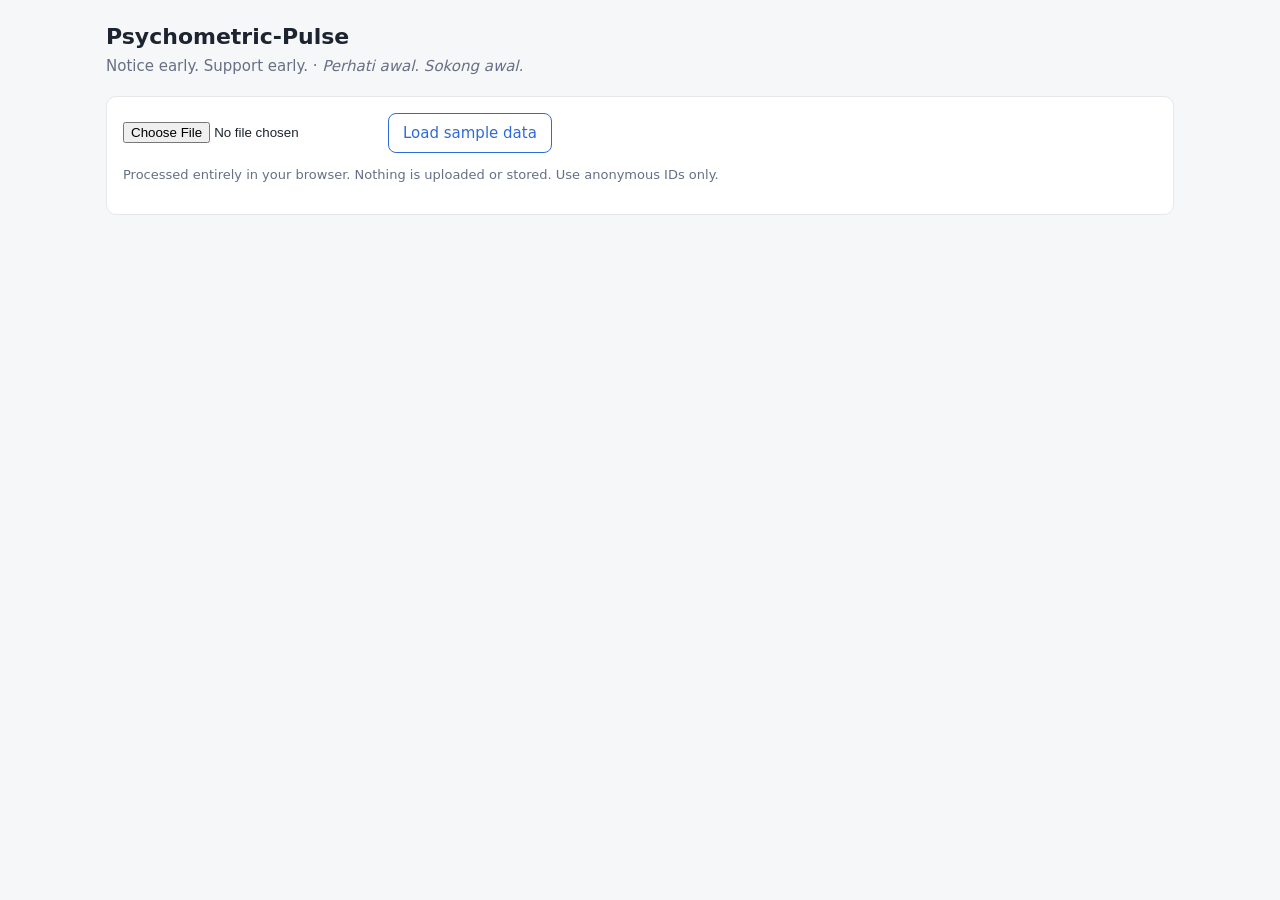
==== web/index.html @ 37ed3281 "Add Psychometric-Pulse: simulator, detection engine, evaluation, upload dashboard Co-Authored-By: Cl" ====
<!doctype html>
<html lang="en">
<head>
<meta charset="utf-8">
<meta name="viewport" content="width=device-width,initial-scale=1">
<title>Psychometric-Pulse</title>
<style>
:root{--bg:#f6f7f9;--card:#fff;--ink:#1c2430;--mute:#667085;--line:#e4e7ec;--red:#d92d20;--orange:#f79009;--yellow:#eab308;--green:#12b76a;--accent:#2e6bd6}
@media(prefers-color-scheme:dark){:root{--bg:#10141a;--card:#181e27;--ink:#e8ecf2;--mute:#94a0b4;--line:#2a3340;--accent:#6b9bf0}}
*{box-sizing:border-box}body{margin:0;background:var(--bg);color:var(--ink);font:15px/1.5 system-ui,sans-serif}
main{max-width:1100px;margin:0 auto;padding:20px 16px 48px}
h1{font-size:22px;margin:0}.tag{color:var(--mute);margin:2px 0 18px}
.card{background:var(--card);border:1px solid var(--line);border-radius:10px;padding:16px;margin-bottom:16px}
.row{display:flex;gap:12px;flex-wrap:wrap;align-items:center}
button,.btn{background:var(--accent);color:#fff;border:0;border-radius:8px;padding:8px 14px;font:inherit;cursor:pointer}
button.alt{background:transparent;color:var(--accent);border:1px solid var(--accent)}
.tiles{display:grid;grid-template-columns:repeat(auto-fit,minmax(130px,1fr));gap:12px}
.tile{border:1px solid var(--line);border-radius:8px;padding:10px 12px}.tile b{display:block;font-size:26px}
.dot{display:inline-block;width:10px;height:10px;border-radius:50%;margin-right:6px}
table{width:100%;border-collapse:collapse}th,td{text-align:left;padding:7px 8px;border-bottom:1px solid var(--line)}
th{color:var(--mute);font-weight:600;font-size:13px}tr.click{cursor:pointer}tr.click:hover{background:var(--bg)}
.badge{padding:2px 9px;border-radius:99px;font-size:12px;font-weight:600;color:#fff}
.note{color:var(--mute);font-size:13px}.err{color:var(--red);font-weight:600}
svg{width:100%;height:auto;display:block}
.tbl{overflow-x:auto}
</style>
</head>
<body>
<main>
<h1>Psychometric-Pulse</h1>
<p class="tag">Notice early. Support early. &middot; <i>Perhati awal. Sokong awal.</i></p>

<div class="card">
  <div class="row">
    <input type="file" id="file" accept=".csv" aria-label="Upload school CSV">
    <button class="alt" id="sample">Load sample data</button>
    <span class="note">Processed entirely in your browser. Nothing is uploaded or stored. Use anonymous IDs only.</span>
  </div>
  <p id="msg" class="note"></p>
</div>

<div id="out" hidden>
  <div class="card"><div class="tiles" id="tiles"></div></div>

  <div class="card">
    <h2 style="margin-top:0;font-size:17px">School trend: raw vs environment-adjusted</h2>
    <svg id="trend" viewBox="0 0 900 260" role="img" aria-label="Weekly median score, raw and adjusted"></svg>
    <p class="note" id="trendnote"></p>
  </div>

  <div class="card">
    <h2 style="margin-top:0;font-size:17px">Students to follow up</h2>
    <div class="row"><label>Show <select id="flt"><option value="2">Orange + Red</option><option value="1">Yellow and above</option><option value="0">Everyone</option></select></label>
    <label>Class <select id="cls"><option value="">All</option></select></label></div>
    <div class="tbl"><table><thead><tr><th>Student</th><th>Class</th><th>Level</th><th>Latest</th><th>Adjusted</th><th>Why</th><th>Follow-up</th></tr></thead><tbody id="rows"></tbody></table></div>
    <p class="note">Alerts prompt a private, supportive conversation. They are not a diagnosis and must not be used to label a student.</p>
  </div>

  <div class="card" id="detail" hidden>
    <h2 style="margin-top:0;font-size:17px" id="dtitle"></h2>
    <svg id="spark" viewBox="0 0 900 220" role="img" aria-label="Student score history"></svg>
  </div>
</div>
</main>
<script src="detect.js"></script>
<script>
const COL={Red:'var(--red)',Orange:'var(--orange)',Yellow:'var(--yellow)',Green:'var(--green)'};
const $=id=>document.getElementById(id);
let TL=[],ALERTS=[];

function load(text){
  try{
    const rows=Pulse.parseCSV(text);
    TL=Pulse.timeline(rows);ALERTS=Pulse.latestAlerts(rows);
    $('msg').textContent=`${new Set(TL.map(r=>r.student_id)).size} students, ${new Set(TL.map(r=>r.week)).size} weeks loaded.`;
    $('msg').className='note';render();
  }catch(e){$('msg').textContent=e.message;$('msg').className='err';$('out').hidden=true}
}
$('file').onchange=e=>{const f=e.target.files[0];if(f)f.text().then(load)};
$('sample').onclick=()=>fetch('../data/sample_school_upload.csv').then(r=>{if(!r.ok)throw 0;return r.text()}).then(load)
  .catch(()=>{$('msg').textContent='Sample needs a local server: run  python3 -m http.server  in the repo and open /web/. Or upload data/sample_school_upload.csv.';$('msg').className='err'});
$('flt').onchange=$('cls').onchange=table;

function render(){
  $('out').hidden=false;
  const cnt={Red:0,Orange:0,Yellow:0,Green:0};ALERTS.forEach(a=>cnt[a.level]++);
  const env=ALERTS.filter(a=>a.env_explained).length;
  $('tiles').innerHTML=['Red','Orange','Yellow','Green'].map(l=>`<div class="tile"><span class="dot" style="background:${COL[l]}"></span>${l}<b>${cnt[l]}</b></div>`).join('')
    +`<div class="tile">Low score explained by school/class environment<b>${env}</b></div>`;
  const cls=[...new Set(ALERTS.map(a=>a.class))].sort();
  $('cls').innerHTML='<option value="">All</option>'+cls.map(c=>`<option>${c}</option>`).join('');
  trend();table();
}
function why(a){const w=[];if(a.low)w.push('low score');if(a.trend)w.push('3-week decline');if(a.sharp)w.push('sharp drop vs own baseline');if(a.extra)w.push('attendance/late work');if(a.env_explained)w.push('raw dip explained by environment');return w.join(', ')||'-'}
function table(){
  const min=+$('flt').value,c=$('cls').value;
  const list=ALERTS.filter(a=>a.level_rank>=min&&(!c||a.class===c));
  $('rows').innerHTML=list.map(a=>`<tr class="click" data-id="${a.student_id}"><td>${a.student_id}</td><td>${a.class}</td>
    <td><span class="badge" style="background:${COL[a.level]}">${a.level}</span></td><td>${a.score.toFixed(1)}</td><td>${a.adjusted.toFixed(1)}</td><td>${why(a)}</td><td>${a.counsellor_followup||'-'}</td></tr>`).join('')||'<tr><td colspan="7">No students at this level.</td></tr>';
  document.querySelectorAll('tr.click').forEach(tr=>tr.onclick=()=>detail(tr.dataset.id));
}
function line(pts,x,y,color,dash){return `<polyline fill="none" stroke="${color}" stroke-width="2" ${dash?'stroke-dasharray="5 4"':''} points="${pts.map(p=>x(p[0])+','+y(p[1])).join(' ')}"/>`}
function chart(svg,series,events,w=900,h=260){
  const L=40,R=12,T=12,B=28,wk=[...new Set(series.flatMap(s=>s.pts.map(p=>p[0])))].sort((a,b)=>a-b);
  const x=v=>L+(v-wk[0])/(wk[wk.length-1]-wk[0]||1)*(w-L-R),y=v=>T+(10-v)/9*(h-T-B);
  let s='';for(let v=1;v<=10;v+=3)s+=`<line x1="${L}" x2="${w-R}" y1="${y(v)}" y2="${y(v)}" stroke="var(--line)"/><text x="4" y="${y(v)+4}" fill="var(--mute)" font-size="11">${v}</text>`;
  for(const v of wk)s+=`<text x="${x(v)}" y="${h-8}" font-size="11" fill="var(--mute)" text-anchor="middle">${v}</text>`;
  for(const [week,label] of events)s+=`<line x1="${x(week)}" x2="${x(week)}" y1="${T}" y2="${h-B}" stroke="var(--mute)" stroke-dasharray="2 3"/><text x="${x(week)+3}" y="${T+10}" font-size="10" fill="var(--mute)">${label}</text>`;
  s+=`<line x1="${L}" x2="${w-R}" y1="${y(5)}" y2="${y(5)}" stroke="var(--red)" stroke-opacity=".4"/>`;
  series.forEach((sr,i)=>{s+=line(sr.pts,x,y,sr.color,sr.dash)+`<text x="${L+8+i*170}" y="${h-B-6}" font-size="11" fill="${sr.color}">${sr.name}</text>`});
  svg.innerHTML=s;
}
function trend(){
  const byWk={};TL.forEach(r=>{(byWk[r.week]=byWk[r.week]||{s:[],a:[],ev:''});byWk[r.week].s.push(r.score);byWk[r.week].a.push(r.adjusted);if(r.school_event)byWk[r.week].ev=r.school_event;if(+r.teacher_change)byWk[r.week].tc=1});
  const med=a=>{a=[...a].sort((x,y)=>x-y);const m=a.length>>1;return a.length%2?a[m]:(a[m-1]+a[m])/2};
  const wks=Object.keys(byWk).map(Number).sort((a,b)=>a-b);
  const ev=wks.filter(w=>byWk[w].ev||byWk[w].tc).map(w=>[w,(byWk[w].tc?'Teacher change':byWk[w].ev)]);
  chart($('trend'),[{name:'Raw median',color:'var(--mute)',dash:1,pts:wks.map(w=>[w,med(byWk[w].s)])},{name:'Adjusted median',color:'var(--accent)',pts:wks.map(w=>[w,med(byWk[w].a)])}],ev);
  $('trendnote').textContent=ev.length?'Dotted verticals mark logged school events / teacher transfers. If many students dip there together, treat it as an environment effect first.':'No school events or teacher changes logged in this file.';
}
function detail(id){
  const r=TL.filter(x=>x.student_id===id);$('detail').hidden=false;
  $('dtitle').textContent=`${id} (${r[0].class}) - latest: ${r[r.length-1].level}`;
  chart($('spark'),[{name:'Raw score',color:'var(--mute)',dash:1,pts:r.map(x=>[x.week,x.score])},{name:'Adjusted score',color:'var(--accent)',pts:r.map(x=>[x.week,x.adjusted])}],[],900,220);
  $('detail').scrollIntoView({behavior:'smooth'});
}
</script>
</body>
</html>
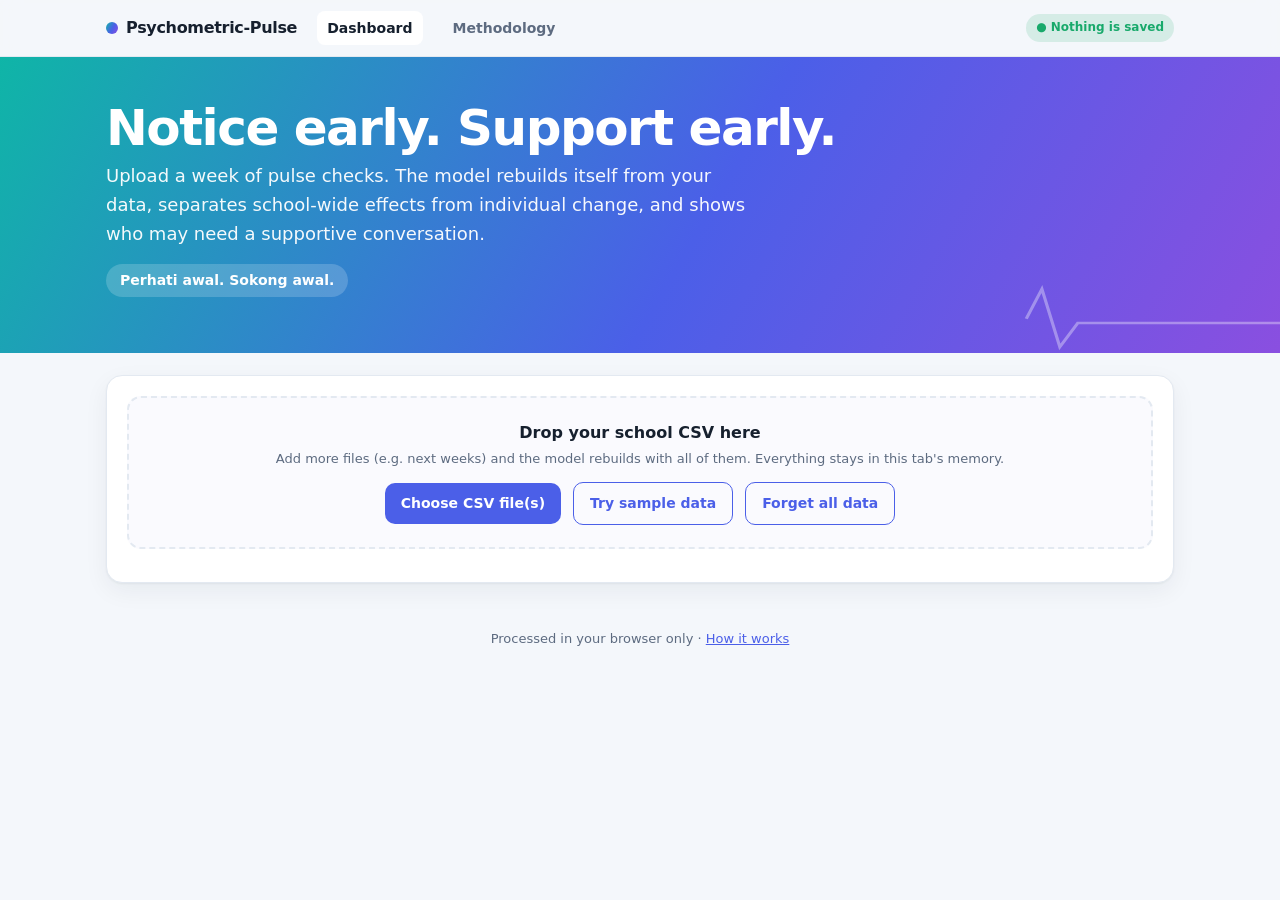
==== commit 45e1a760: "Rebuild model per upload (in memory only), methodology page, livelier design Co-Authored-By: Claude " ====
--- a/web/index.html
+++ b/web/index.html
@@ -3,126 +3,169 @@
 <head>
 <meta charset="utf-8">
 <meta name="viewport" content="width=device-width,initial-scale=1">
-<title>Psychometric-Pulse</title>
-<style>
-:root{--bg:#f6f7f9;--card:#fff;--ink:#1c2430;--mute:#667085;--line:#e4e7ec;--red:#d92d20;--orange:#f79009;--yellow:#eab308;--green:#12b76a;--accent:#2e6bd6}
-@media(prefers-color-scheme:dark){:root{--bg:#10141a;--card:#181e27;--ink:#e8ecf2;--mute:#94a0b4;--line:#2a3340;--accent:#6b9bf0}}
-*{box-sizing:border-box}body{margin:0;background:var(--bg);color:var(--ink);font:15px/1.5 system-ui,sans-serif}
-main{max-width:1100px;margin:0 auto;padding:20px 16px 48px}
-h1{font-size:22px;margin:0}.tag{color:var(--mute);margin:2px 0 18px}
-.card{background:var(--card);border:1px solid var(--line);border-radius:10px;padding:16px;margin-bottom:16px}
-.row{display:flex;gap:12px;flex-wrap:wrap;align-items:center}
-button,.btn{background:var(--accent);color:#fff;border:0;border-radius:8px;padding:8px 14px;font:inherit;cursor:pointer}
-button.alt{background:transparent;color:var(--accent);border:1px solid var(--accent)}
-.tiles{display:grid;grid-template-columns:repeat(auto-fit,minmax(130px,1fr));gap:12px}
-.tile{border:1px solid var(--line);border-radius:8px;padding:10px 12px}.tile b{display:block;font-size:26px}
-.dot{display:inline-block;width:10px;height:10px;border-radius:50%;margin-right:6px}
-table{width:100%;border-collapse:collapse}th,td{text-align:left;padding:7px 8px;border-bottom:1px solid var(--line)}
-th{color:var(--mute);font-weight:600;font-size:13px}tr.click{cursor:pointer}tr.click:hover{background:var(--bg)}
-.badge{padding:2px 9px;border-radius:99px;font-size:12px;font-weight:600;color:#fff}
-.note{color:var(--mute);font-size:13px}.err{color:var(--red);font-weight:600}
-svg{width:100%;height:auto;display:block}
-.tbl{overflow-x:auto}
-</style>
+<title>Psychometric-Pulse Dashboard</title>
+<link rel="stylesheet" href="style.css">
 </head>
 <body>
-<main>
-<h1>Psychometric-Pulse</h1>
-<p class="tag">Notice early. Support early. &middot; <i>Perhati awal. Sokong awal.</i></p>
+<nav><div class="wrap">
+  <a class="brand" href="index.html"><i></i>Psychometric-Pulse</a>
+  <a class="l on" href="index.html">Dashboard</a>
+  <a class="l" href="methodology.html">Methodology</a>
+  <span class="sp"></span><span class="pill">&#9679; Nothing is saved</span>
+</div></nav>
 
+<header class="hero"><div class="wrap">
+  <h1>Notice early. Support early.</h1>
+  <p>Upload a week of pulse checks. The model rebuilds itself from your data, separates school-wide effects from individual change, and shows who may need a supportive conversation.</p>
+  <span class="tag">Perhati awal. Sokong awal.</span>
+</div></header>
+
+<main class="wrap" style="padding-top:22px">
 <div class="card">
-  <div class="row">
-    <input type="file" id="file" accept=".csv" aria-label="Upload school CSV">
-    <button class="alt" id="sample">Load sample data</button>
-    <span class="note">Processed entirely in your browser. Nothing is uploaded or stored. Use anonymous IDs only.</span>
+  <div class="drop" id="drop">
+    <b>Drop your school CSV here</b>
+    <p class="note" style="margin:4px 0 12px">Add more files (e.g. next weeks) and the model rebuilds with all of them. Everything stays in this tab's memory.</p>
+    <div class="row" style="justify-content:center">
+      <label class="btn" for="file" tabindex="0">Choose CSV file(s)</label>
+      <input type="file" id="file" accept=".csv" multiple hidden>
+      <button class="alt" id="sample">Try sample data</button>
+      <button class="alt" id="forget" hidden>Forget all data</button>
+    </div>
   </div>
-  <p id="msg" class="note"></p>
+  <p id="msg" class="note" role="status"></p>
 </div>
 
 <div id="out" hidden>
-  <div class="card"><div class="tiles" id="tiles"></div></div>
+  <div class="card fade" id="modelcard">
+    <h2>The model, rebuilt just now</h2>
+    <p class="sub" id="modelsub"></p>
+    <div class="grid g2">
+      <div>
+        <label>Confidence in this school's own data <span id="confpct"></span></label>
+        <div class="meter" style="margin:6px 0 4px"><i id="conf" style="width:0"></i></div>
+        <p class="note">Small uploads stay close to the built-in defaults. As more rows arrive, the thresholds adapt to this school's noise level and attendance pattern.</p>
+      </div>
+      <div class="tbl"><table><thead><tr><th>Setting</th><th>Default</th><th>Rebuilt</th></tr></thead><tbody id="params"></tbody></table></div>
+    </div>
+  </div>
 
-  <div class="card">
-    <h2 style="margin-top:0;font-size:17px">School trend: raw vs environment-adjusted</h2>
+  <div class="tiles fade" id="tiles"></div>
+
+  <div class="card fade" style="margin-top:18px">
+    <h2>School trend: raw vs environment-adjusted</h2>
+    <p class="sub">If the two lines separate, something school-wide moved scores, not individual students.</p>
     <svg id="trend" viewBox="0 0 900 260" role="img" aria-label="Weekly median score, raw and adjusted"></svg>
     <p class="note" id="trendnote"></p>
   </div>
 
-  <div class="card">
-    <h2 style="margin-top:0;font-size:17px">Students to follow up</h2>
-    <div class="row"><label>Show <select id="flt"><option value="2">Orange + Red</option><option value="1">Yellow and above</option><option value="0">Everyone</option></select></label>
-    <label>Class <select id="cls"><option value="">All</option></select></label></div>
+  <div class="card fade">
+    <h2>Students to follow up</h2>
+    <div class="row" style="margin:8px 0">
+      <label>Show <select id="flt"><option value="2">Orange + Red</option><option value="1">Yellow and above</option><option value="0">Everyone</option></select></label>
+      <label>Class <select id="cls"><option value="">All</option></select></label>
+    </div>
     <div class="tbl"><table><thead><tr><th>Student</th><th>Class</th><th>Level</th><th>Latest</th><th>Adjusted</th><th>Why</th><th>Follow-up</th></tr></thead><tbody id="rows"></tbody></table></div>
-    <p class="note">Alerts prompt a private, supportive conversation. They are not a diagnosis and must not be used to label a student.</p>
+    <p class="note">Alerts prompt a private, supportive conversation. They are not a diagnosis and must never be used to label a student. Click a row for the student's history.</p>
   </div>
 
-  <div class="card" id="detail" hidden>
-    <h2 style="margin-top:0;font-size:17px" id="dtitle"></h2>
+  <div class="card fade" id="detail" hidden>
+    <h2 id="dtitle"></h2>
     <svg id="spark" viewBox="0 0 900 220" role="img" aria-label="Student score history"></svg>
   </div>
 </div>
 </main>
+<footer>Processed in your browser only &middot; <a href="methodology.html">How it works</a></footer>
+
+<script src="ecg.js"></script>
 <script src="detect.js"></script>
 <script>
 const COL={Red:'var(--red)',Orange:'var(--orange)',Yellow:'var(--yellow)',Green:'var(--green)'};
 const $=id=>document.getElementById(id);
-let TL=[],ALERTS=[];
+// In-memory pool only. No browser storage, no network.
+let POOL=new Map(),TL=[],ALERTS=[],CFG=null;
 
-function load(text){
+function ingest(texts){
+  let replaced=0;
+  for(const t of texts){
+    for(const r of Pulse.parseCSV(t)){
+      const k=r.student_id+'|'+r.week;
+      if(POOL.has(k))replaced++;
+      POOL.set(k,r);
+    }
+  }
+  rebuild(replaced);
+}
+function rebuild(replaced=0){
   try{
-    const rows=Pulse.parseCSV(text);
-    TL=Pulse.timeline(rows);ALERTS=Pulse.latestAlerts(rows);
-    $('msg').textContent=`${new Set(TL.map(r=>r.student_id)).size} students, ${new Set(TL.map(r=>r.week)).size} weeks loaded.`;
-    $('msg').className='note';render();
-  }catch(e){$('msg').textContent=e.message;$('msg').className='err';$('out').hidden=true}
+    const rows=[...POOL.values()];
+    const {cfg,report}=Pulse.rebuild(rows);          // model rebuilt from scratch every time
+    CFG=cfg;TL=Pulse.timeline(rows,cfg);ALERTS=Pulse.latestAlerts(rows,cfg);
+    $('msg').textContent=`${report.students} students, ${report.weeks} weeks, ${report.rows} rows in memory`+(replaced?` (${replaced} rows replaced by newer upload)`:'')+'.';
+    $('msg').className='note';$('forget').hidden=false;render(report);
+  }catch(e){
+    $('msg').textContent=e.message;$('msg').className='err';
+    if(!TL.length)$('out').hidden=true;
+  }
 }
-$('file').onchange=e=>{const f=e.target.files[0];if(f)f.text().then(load)};
-$('sample').onclick=()=>fetch('../data/sample_school_upload.csv').then(r=>{if(!r.ok)throw 0;return r.text()}).then(load)
+function forget(){POOL=new Map();TL=[];ALERTS=[];CFG=null;$('out').hidden=true;$('forget').hidden=true;$('file').value='';$('msg').textContent='All data cleared from memory.';$('msg').className='note'}
+$('forget').onclick=forget;
+$('file').onchange=e=>{const fs=[...e.target.files];if(fs.length)Promise.all(fs.map(f=>f.text())).then(ingest);e.target.value=''};
+const drop=$('drop');
+['dragenter','dragover'].forEach(t=>drop.addEventListener(t,e=>{e.preventDefault();drop.classList.add('over')}));
+['dragleave','drop'].forEach(t=>drop.addEventListener(t,e=>{e.preventDefault();drop.classList.remove('over')}));
+drop.addEventListener('drop',e=>{const fs=[...e.dataTransfer.files].filter(f=>f.name.endsWith('.csv'));if(fs.length)Promise.all(fs.map(f=>f.text())).then(ingest)});
+document.querySelector('label[for=file]').onkeydown=e=>{if(e.key==='Enter'||e.key===' '){e.preventDefault();$('file').click()}};
+$('sample').onclick=()=>fetch('../data/sample_school_upload.csv').then(r=>{if(!r.ok)throw 0;return r.text()}).then(t=>ingest([t]))
   .catch(()=>{$('msg').textContent='Sample needs a local server: run  python3 -m http.server  in the repo and open /web/. Or upload data/sample_school_upload.csv.';$('msg').className='err'});
 $('flt').onchange=$('cls').onchange=table;
 
-function render(){
+function render(rep){
   $('out').hidden=false;
+  $('modelsub').textContent=`Fitted from ${rep.rows} rows. Estimated week-to-week noise: ${rep.noise==null?'not enough data yet':rep.noise+' points'}.`;
+  $('conf').style.width=(rep.confidence*100)+'%';$('confpct').textContent='('+Math.round(rep.confidence*100)+'%)';
+  const D=Pulse.CFG,f=(a,b)=>`<tr><td>${a}</td><td>${D[b[0]]}</td><td><b>${CFG[b[0]]}</b></td></tr>`;
+  $('params').innerHTML=[['3-screening decline (points)',['trendDrop']],['Sharp drop vs own baseline',['sharpDrop']],['Low attendance (%)',['lowAtt']],['Low score floor (fixed)',['low']]].map(([a,b])=>f(a,b)).join('');
   const cnt={Red:0,Orange:0,Yellow:0,Green:0};ALERTS.forEach(a=>cnt[a.level]++);
   const env=ALERTS.filter(a=>a.env_explained).length;
-  $('tiles').innerHTML=['Red','Orange','Yellow','Green'].map(l=>`<div class="tile"><span class="dot" style="background:${COL[l]}"></span>${l}<b>${cnt[l]}</b></div>`).join('')
-    +`<div class="tile">Low score explained by school/class environment<b>${env}</b></div>`;
-  const cls=[...new Set(ALERTS.map(a=>a.class))].sort();
-  $('cls').innerHTML='<option value="">All</option>'+cls.map(c=>`<option>${c}</option>`).join('');
-  trend();table();
+  $('tiles').innerHTML=['Red','Orange','Yellow','Green'].map(l=>`<div class="tile" style="--c:${COL[l]}"><small>${l}</small><b>${cnt[l]}</b></div>`).join('')
+    +`<div class="tile" style="--c:var(--teal)"><small>Dip explained by environment</small><b>${env}</b></div>`;
+  const keep=$('cls').value,cls=[...new Set(ALERTS.map(a=>a.class))].sort();
+  $('cls').innerHTML='<option value="">All</option>'+cls.map(c=>`<option>${c}</option>`).join('');$('cls').value=cls.includes(keep)?keep:'';
+  trend();table();$('detail').hidden=true;
 }
-function why(a){const w=[];if(a.low)w.push('low score');if(a.trend)w.push('3-week decline');if(a.sharp)w.push('sharp drop vs own baseline');if(a.extra)w.push('attendance/late work');if(a.env_explained)w.push('raw dip explained by environment');return w.join(', ')||'-'}
+function why(a){const w=[];if(a.low)w.push('low score');if(a.trend)w.push('3-week decline');if(a.sharp)w.push('sharp drop vs own baseline');if(a.extra)w.push('attendance / late work');
+  return w.map(x=>`<span class="chip">${x}</span>`).join('')+(a.env_explained?'<span class="chip env">dip partly environment</span>':'')||'-'}
 function table(){
   const min=+$('flt').value,c=$('cls').value;
   const list=ALERTS.filter(a=>a.level_rank>=min&&(!c||a.class===c));
-  $('rows').innerHTML=list.map(a=>`<tr class="click" data-id="${a.student_id}"><td>${a.student_id}</td><td>${a.class}</td>
+  $('rows').innerHTML=list.map(a=>`<tr class="click" tabindex="0" data-id="${a.student_id}"><td><b>${a.student_id}</b></td><td>${a.class}</td>
     <td><span class="badge" style="background:${COL[a.level]}">${a.level}</span></td><td>${a.score.toFixed(1)}</td><td>${a.adjusted.toFixed(1)}</td><td>${why(a)}</td><td>${a.counsellor_followup||'-'}</td></tr>`).join('')||'<tr><td colspan="7">No students at this level.</td></tr>';
-  document.querySelectorAll('tr.click').forEach(tr=>tr.onclick=()=>detail(tr.dataset.id));
+  document.querySelectorAll('tr.click').forEach(tr=>{tr.onclick=()=>detail(tr.dataset.id);tr.onkeydown=e=>{if(e.key==='Enter')detail(tr.dataset.id)}});
 }
-function line(pts,x,y,color,dash){return `<polyline fill="none" stroke="${color}" stroke-width="2" ${dash?'stroke-dasharray="5 4"':''} points="${pts.map(p=>x(p[0])+','+y(p[1])).join(' ')}"/>`}
+function line(pts,x,y,color,dash){return `<polyline fill="none" stroke="${color}" stroke-width="2.5" stroke-linejoin="round" ${dash?'stroke-dasharray="6 5"':''} points="${pts.map(p=>x(p[0])+','+y(p[1])).join(' ')}"/>`}
 function chart(svg,series,events,w=900,h=260){
   const L=40,R=12,T=12,B=28,wk=[...new Set(series.flatMap(s=>s.pts.map(p=>p[0])))].sort((a,b)=>a-b);
   const x=v=>L+(v-wk[0])/(wk[wk.length-1]-wk[0]||1)*(w-L-R),y=v=>T+(10-v)/9*(h-T-B);
   let s='';for(let v=1;v<=10;v+=3)s+=`<line x1="${L}" x2="${w-R}" y1="${y(v)}" y2="${y(v)}" stroke="var(--line)"/><text x="4" y="${y(v)+4}" fill="var(--mute)" font-size="11">${v}</text>`;
-  for(const v of wk)s+=`<text x="${x(v)}" y="${h-8}" font-size="11" fill="var(--mute)" text-anchor="middle">${v}</text>`;
-  for(const [week,label] of events)s+=`<line x1="${x(week)}" x2="${x(week)}" y1="${T}" y2="${h-B}" stroke="var(--mute)" stroke-dasharray="2 3"/><text x="${x(week)+3}" y="${T+10}" font-size="10" fill="var(--mute)">${label}</text>`;
-  s+=`<line x1="${L}" x2="${w-R}" y1="${y(5)}" y2="${y(5)}" stroke="var(--red)" stroke-opacity=".4"/>`;
+  const step=Math.ceil(wk.length/16);wk.forEach((v,i)=>{if(i%step===0)s+=`<text x="${x(v)}" y="${h-8}" font-size="11" fill="var(--mute)" text-anchor="middle">${v}</text>`});
+  events.forEach(([week,label],i)=>{s+=`<line x1="${x(week)}" x2="${x(week)}" y1="${T}" y2="${h-B}" stroke="var(--mute)" stroke-dasharray="2 3"/><text x="${x(week)+3}" y="${T+10+(i%2)*12}" font-size="10" fill="var(--mute)">${label}</text>`});
+  s+=`<line x1="${L}" x2="${w-R}" y1="${y(CFG.low)}" y2="${y(CFG.low)}" stroke="var(--red)" stroke-opacity=".45"/>`;
   series.forEach((sr,i)=>{s+=line(sr.pts,x,y,sr.color,sr.dash)+`<text x="${L+8+i*170}" y="${h-B-6}" font-size="11" fill="${sr.color}">${sr.name}</text>`});
   svg.innerHTML=s;
 }
 function trend(){
-  const byWk={};TL.forEach(r=>{(byWk[r.week]=byWk[r.week]||{s:[],a:[],ev:''});byWk[r.week].s.push(r.score);byWk[r.week].a.push(r.adjusted);if(r.school_event)byWk[r.week].ev=r.school_event;if(+r.teacher_change)byWk[r.week].tc=1});
+  const by={};TL.forEach(r=>{const o=by[r.week]=by[r.week]||{s:[],a:[],ev:'',tc:0};o.s.push(r.score);o.a.push(r.adjusted);if(r.school_event)o.ev=r.school_event;if(+r.teacher_change)o.tc=1});
   const med=a=>{a=[...a].sort((x,y)=>x-y);const m=a.length>>1;return a.length%2?a[m]:(a[m-1]+a[m])/2};
-  const wks=Object.keys(byWk).map(Number).sort((a,b)=>a-b);
-  const ev=wks.filter(w=>byWk[w].ev||byWk[w].tc).map(w=>[w,(byWk[w].tc?'Teacher change':byWk[w].ev)]);
-  chart($('trend'),[{name:'Raw median',color:'var(--mute)',dash:1,pts:wks.map(w=>[w,med(byWk[w].s)])},{name:'Adjusted median',color:'var(--accent)',pts:wks.map(w=>[w,med(byWk[w].a)])}],ev);
-  $('trendnote').textContent=ev.length?'Dotted verticals mark logged school events / teacher transfers. If many students dip there together, treat it as an environment effect first.':'No school events or teacher changes logged in this file.';
+  const wks=Object.keys(by).map(Number).sort((a,b)=>a-b);
+  const ev=wks.filter(w=>by[w].ev||by[w].tc).map(w=>[w,by[w].tc?'Teacher change':by[w].ev]);
+  chart($('trend'),[{name:'Raw median',color:'var(--mute)',dash:1,pts:wks.map(w=>[w,med(by[w].s)])},{name:'Adjusted median',color:'var(--accent)',pts:wks.map(w=>[w,med(by[w].a)])}],ev);
+  $('trendnote').textContent=ev.length?'Dotted lines mark logged school events / teacher transfers. If many students dip there together, treat it as an environment effect first.':'No school events or teacher changes logged in this data.';
 }
 function detail(id){
   const r=TL.filter(x=>x.student_id===id);$('detail').hidden=false;
   $('dtitle').textContent=`${id} (${r[0].class}) - latest: ${r[r.length-1].level}`;
   chart($('spark'),[{name:'Raw score',color:'var(--mute)',dash:1,pts:r.map(x=>[x.week,x.score])},{name:'Adjusted score',color:'var(--accent)',pts:r.map(x=>[x.week,x.adjusted])}],[],900,220);
-  $('detail').scrollIntoView({behavior:'smooth'});
+  $('detail').scrollIntoView({behavior:'smooth',block:'center'});
 }
 </script>
 </body>
--- a/web/style.css
+++ b/web/style.css
@@ -0,0 +1,70 @@
+:root{
+  --bg:#f4f7fb;--card:#fff;--ink:#16202e;--mute:#5d6b80;--line:#e3e9f1;
+  --teal:#0fb5a7;--violet:#6d5cf0;--coral:#ff6b6b;--sun:#ffb830;
+  --red:#e5484d;--orange:#f08a1c;--yellow:#e2b714;--green:#18a96b;--accent:#4b5fe8;
+  --grad:linear-gradient(120deg,#0fb5a7 0%,#4b5fe8 55%,#8a4fe0 100%);
+  --shadow:0 1px 2px rgba(22,32,46,.05),0 8px 24px rgba(22,32,46,.06);
+}
+@media(prefers-color-scheme:dark){:root{
+  --bg:#0d1220;--card:#151c2e;--ink:#e9eefb;--mute:#9aa8c2;--line:#26314a;--accent:#8a9bff;--shadow:0 8px 28px rgba(0,0,0,.35)}}
+*{box-sizing:border-box}
+html{scroll-behavior:smooth}
+body{margin:0;background:var(--bg);color:var(--ink);font:16px/1.6 "Inter",system-ui,-apple-system,"Segoe UI",sans-serif}
+a{color:var(--accent)}
+.wrap{max-width:1100px;margin:0 auto;padding:0 16px}
+nav{position:sticky;top:0;z-index:10;backdrop-filter:blur(10px);background:color-mix(in srgb,var(--bg) 82%,transparent);border-bottom:1px solid var(--line)}
+nav .wrap{display:flex;align-items:center;gap:20px;height:56px}
+nav .brand{font-weight:800;letter-spacing:-.02em;text-decoration:none;color:var(--ink);display:flex;align-items:center;gap:8px}
+nav .brand i{width:12px;height:12px;border-radius:50%;background:var(--grad);animation:beat 1.6s infinite}
+nav a.l{color:var(--mute);text-decoration:none;font-weight:600;font-size:14px;padding:6px 10px;border-radius:8px}
+nav a.l:hover,nav a.l.on{color:var(--ink);background:var(--card)}
+nav .sp{flex:1}
+.hero{background:var(--grad);color:#fff;position:relative;overflow:hidden}
+.hero .wrap{padding:44px 16px 56px;position:relative}
+.hero h1{margin:0 0 6px;font-size:clamp(30px,5vw,50px);line-height:1.1;letter-spacing:-.03em}
+.hero p{margin:0;max-width:640px;font-size:18px;opacity:.95}
+.hero .tag{display:inline-block;margin-top:16px;background:rgba(255,255,255,.18);padding:5px 14px;border-radius:99px;font-weight:600;font-size:14px}
+.ecg{position:absolute;left:0;right:0;bottom:0;height:70px;opacity:.35}
+.ecg path{fill:none;stroke:#fff;stroke-width:2.5;stroke-dasharray:900;stroke-dashoffset:900;animation:draw 4s linear infinite}
+@keyframes draw{to{stroke-dashoffset:-900}}
+@keyframes beat{0%,100%{transform:scale(1)}15%{transform:scale(1.5)}30%{transform:scale(1)}45%{transform:scale(1.3)}}
+.card{background:var(--card);border:1px solid var(--line);border-radius:16px;padding:20px;box-shadow:var(--shadow);margin-bottom:18px}
+.card h2{margin:0 0 4px;font-size:19px;letter-spacing:-.01em}
+.card h3{margin:0 0 4px;font-size:16px}
+.sub{color:var(--mute);margin:0 0 14px;font-size:14px}
+.note{color:var(--mute);font-size:13px}.err{color:var(--red);font-weight:600}
+.row{display:flex;gap:12px;flex-wrap:wrap;align-items:center}
+button,.btn{background:var(--accent);color:#fff;border:0;border-radius:10px;padding:9px 16px;font:inherit;font-weight:600;font-size:14px;cursor:pointer;transition:transform .15s,box-shadow .15s;text-decoration:none;display:inline-block}
+button:hover,.btn:hover{transform:translateY(-1px);box-shadow:0 6px 16px rgba(75,95,232,.35)}
+button.alt{background:transparent;color:var(--accent);border:1.5px solid var(--accent)}
+button.alt:hover{box-shadow:none;background:color-mix(in srgb,var(--accent) 10%,transparent)}
+button:focus-visible,a:focus-visible,input:focus-visible,select:focus-visible{outline:3px solid var(--sun);outline-offset:2px}
+.drop{border:2px dashed var(--line);border-radius:14px;padding:22px;text-align:center;transition:.2s;background:color-mix(in srgb,var(--accent) 3%,var(--card))}
+.drop.over{border-color:var(--teal);background:color-mix(in srgb,var(--teal) 10%,var(--card));transform:scale(1.01)}
+.grid{display:grid;gap:14px}
+.g3{grid-template-columns:repeat(auto-fit,minmax(240px,1fr))}
+.g2{grid-template-columns:repeat(auto-fit,minmax(320px,1fr))}
+.tiles{display:grid;grid-template-columns:repeat(auto-fit,minmax(140px,1fr));gap:12px}
+.tile{border-radius:14px;padding:12px 14px;background:var(--card);border:1px solid var(--line);border-top:5px solid var(--c,var(--line));transition:transform .2s}
+.tile:hover{transform:translateY(-3px)}
+.tile b{display:block;font-size:32px;line-height:1.1;letter-spacing:-.02em}
+.tile small{color:var(--mute);font-weight:600}
+table{width:100%;border-collapse:collapse}
+th,td{text-align:left;padding:9px 8px;border-bottom:1px solid var(--line)}
+th{color:var(--mute);font-weight:600;font-size:12px;text-transform:uppercase;letter-spacing:.04em}
+tr.click{cursor:pointer}tr.click:hover{background:color-mix(in srgb,var(--accent) 7%,transparent)}
+.tbl{overflow-x:auto}
+.badge{padding:3px 11px;border-radius:99px;font-size:12px;font-weight:700;color:#fff;display:inline-block}
+.chip{display:inline-block;padding:2px 9px;border-radius:99px;font-size:12px;background:color-mix(in srgb,var(--accent) 12%,transparent);color:var(--accent);font-weight:600;margin:1px 2px 1px 0}
+.chip.env{background:color-mix(in srgb,var(--teal) 15%,transparent);color:var(--teal)}
+svg{width:100%;height:auto;display:block}
+select,input[type=range]{font:inherit}
+input[type=range]{accent-color:var(--accent);width:100%}
+label{font-size:14px;font-weight:600}
+.meter{height:10px;border-radius:99px;background:var(--line);overflow:hidden}
+.meter i{display:block;height:100%;background:var(--grad);border-radius:99px;transition:width .5s}
+.pill{display:inline-flex;align-items:center;gap:6px;background:color-mix(in srgb,var(--green) 14%,transparent);color:var(--green);font-weight:700;font-size:12px;padding:4px 10px;border-radius:99px}
+.fade{animation:up .5s both}
+@keyframes up{from{opacity:0;transform:translateY(10px)}to{opacity:1;transform:none}}
+footer{color:var(--mute);font-size:13px;padding:28px 0 44px;text-align:center}
+@media(prefers-reduced-motion:reduce){*{animation:none!important;transition:none!important}.ecg path{stroke-dashoffset:0}}
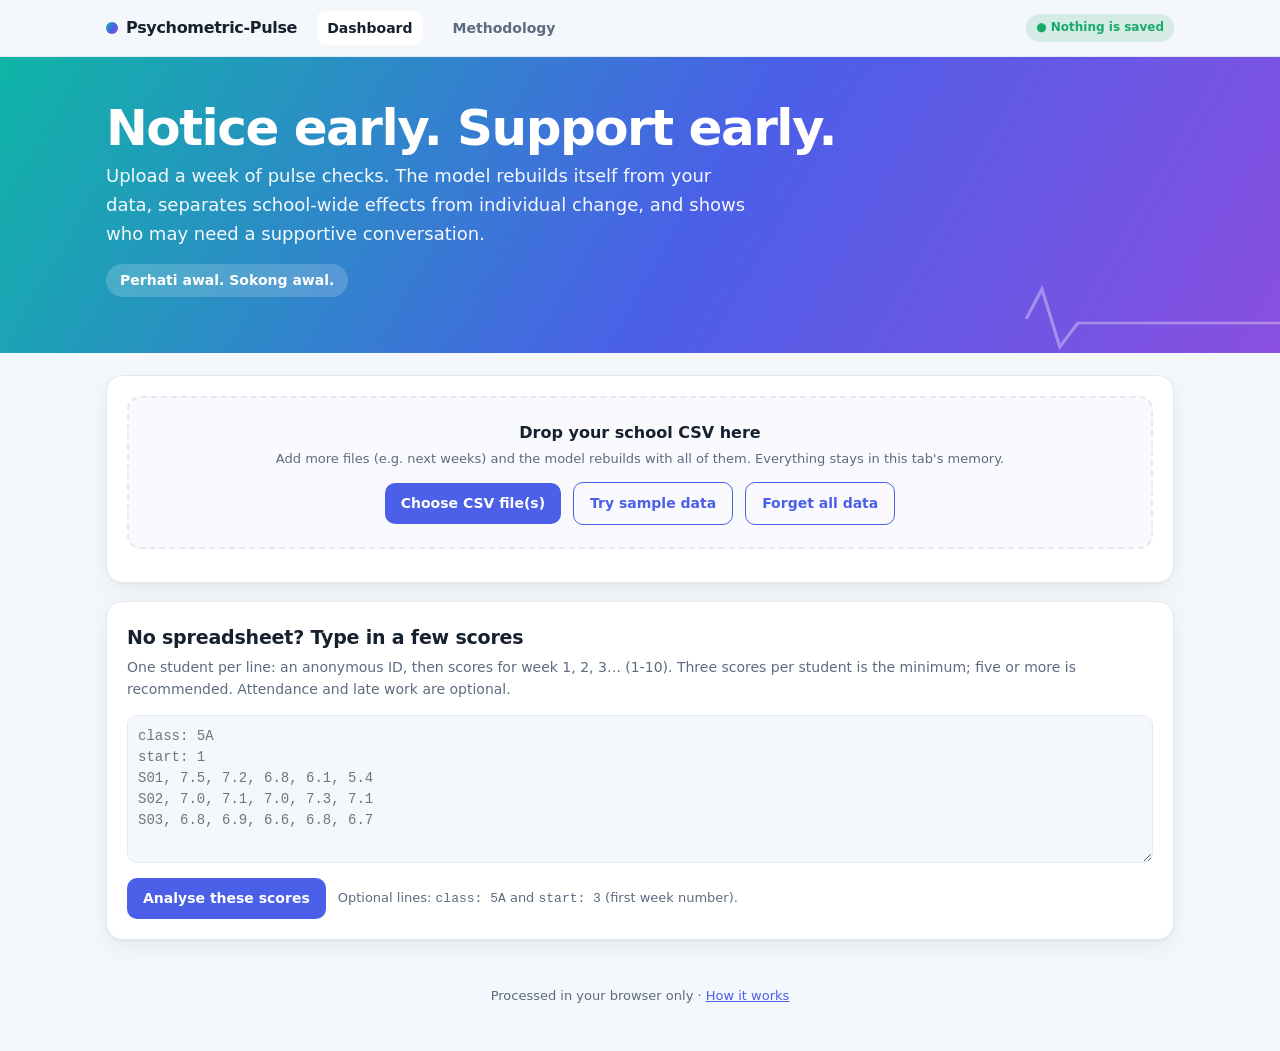
==== commit 67341559: "Small-data support: early mode, forecast plot, quick entry, readiness panel Co-Authored-By: Claude S" ====
--- a/web/index.html
+++ b/web/index.html
@@ -35,6 +35,13 @@
   <p id="msg" class="note" role="status"></p>
 </div>
 
+<div class="card">
+  <h2>No spreadsheet? Type in a few scores</h2>
+  <p class="sub">One student per line: an anonymous ID, then scores for week 1, 2, 3&hellip; (1-10). Three scores per student is the minimum; five or more is recommended. Attendance and late work are optional.</p>
+  <textarea id="quick" rows="6" spellcheck="false" aria-label="Quick score entry" placeholder="class: 5A&#10;start: 1&#10;S01, 7.5, 7.2, 6.8, 6.1, 5.4&#10;S02, 7.0, 7.1, 7.0, 7.3, 7.1&#10;S03, 6.8, 6.9, 6.6, 6.8, 6.7"></textarea>
+  <div class="row" style="margin-top:8px"><button id="quickgo">Analyse these scores</button><span class="note">Optional lines: <code>class: 5A</code> and <code>start: 3</code> (first week number).</span></div>
+</div>
+
 <div id="out" hidden>
   <div class="card fade" id="modelcard">
     <h2>The model, rebuilt just now</h2>
@@ -48,6 +55,8 @@
       <div class="tbl"><table><thead><tr><th>Setting</th><th>Default</th><th>Rebuilt</th></tr></thead><tbody id="params"></tbody></table></div>
     </div>
   </div>
+
+  <div class="card fade" id="ready"></div>
 
   <div class="tiles fade" id="tiles"></div>
 
@@ -64,13 +73,15 @@
       <label>Show <select id="flt"><option value="2">Orange + Red</option><option value="1">Yellow and above</option><option value="0">Everyone</option></select></label>
       <label>Class <select id="cls"><option value="">All</option></select></label>
     </div>
-    <div class="tbl"><table><thead><tr><th>Student</th><th>Class</th><th>Level</th><th>Latest</th><th>Adjusted</th><th>Why</th><th>Follow-up</th></tr></thead><tbody id="rows"></tbody></table></div>
+    <div class="tbl"><table><thead><tr><th>Student</th><th>Class</th><th>Level</th><th>Latest</th><th>Adjusted</th><th>Why</th><th>Outlook</th><th>Follow-up</th></tr></thead><tbody id="rows"></tbody></table></div>
     <p class="note">Alerts prompt a private, supportive conversation. They are not a diagnosis and must never be used to label a student. Click a row for the student's history.</p>
   </div>
 
   <div class="card fade" id="detail" hidden>
     <h2 id="dtitle"></h2>
-    <svg id="spark" viewBox="0 0 900 220" role="img" aria-label="Student score history"></svg>
+    <p class="sub" id="dsub"></p>
+    <svg id="spark" viewBox="0 0 900 260" role="img" aria-label="Student score history with forecast"></svg>
+    <p class="note">The shaded band is an approximate 80% range from a straight-line projection of the last few screenings. It is indicative only and gets wider the further ahead it looks.</p>
   </div>
 </div>
 </main>
@@ -78,95 +89,6 @@
 
 <script src="ecg.js"></script>
 <script src="detect.js"></script>
-<script>
-const COL={Red:'var(--red)',Orange:'var(--orange)',Yellow:'var(--yellow)',Green:'var(--green)'};
-const $=id=>document.getElementById(id);
-// In-memory pool only. No browser storage, no network.
-let POOL=new Map(),TL=[],ALERTS=[],CFG=null;
-
-function ingest(texts){
-  let replaced=0;
-  for(const t of texts){
-    for(const r of Pulse.parseCSV(t)){
-      const k=r.student_id+'|'+r.week;
-      if(POOL.has(k))replaced++;
-      POOL.set(k,r);
-    }
-  }
-  rebuild(replaced);
-}
-function rebuild(replaced=0){
-  try{
-    const rows=[...POOL.values()];
-    const {cfg,report}=Pulse.rebuild(rows);          // model rebuilt from scratch every time
-    CFG=cfg;TL=Pulse.timeline(rows,cfg);ALERTS=Pulse.latestAlerts(rows,cfg);
-    $('msg').textContent=`${report.students} students, ${report.weeks} weeks, ${report.rows} rows in memory`+(replaced?` (${replaced} rows replaced by newer upload)`:'')+'.';
-    $('msg').className='note';$('forget').hidden=false;render(report);
-  }catch(e){
-    $('msg').textContent=e.message;$('msg').className='err';
-    if(!TL.length)$('out').hidden=true;
-  }
-}
-function forget(){POOL=new Map();TL=[];ALERTS=[];CFG=null;$('out').hidden=true;$('forget').hidden=true;$('file').value='';$('msg').textContent='All data cleared from memory.';$('msg').className='note'}
-$('forget').onclick=forget;
-$('file').onchange=e=>{const fs=[...e.target.files];if(fs.length)Promise.all(fs.map(f=>f.text())).then(ingest);e.target.value=''};
-const drop=$('drop');
-['dragenter','dragover'].forEach(t=>drop.addEventListener(t,e=>{e.preventDefault();drop.classList.add('over')}));
-['dragleave','drop'].forEach(t=>drop.addEventListener(t,e=>{e.preventDefault();drop.classList.remove('over')}));
-drop.addEventListener('drop',e=>{const fs=[...e.dataTransfer.files].filter(f=>f.name.endsWith('.csv'));if(fs.length)Promise.all(fs.map(f=>f.text())).then(ingest)});
-document.querySelector('label[for=file]').onkeydown=e=>{if(e.key==='Enter'||e.key===' '){e.preventDefault();$('file').click()}};
-$('sample').onclick=()=>fetch('../data/sample_school_upload.csv').then(r=>{if(!r.ok)throw 0;return r.text()}).then(t=>ingest([t]))
-  .catch(()=>{$('msg').textContent='Sample needs a local server: run  python3 -m http.server  in the repo and open /web/. Or upload data/sample_school_upload.csv.';$('msg').className='err'});
-$('flt').onchange=$('cls').onchange=table;
-
-function render(rep){
-  $('out').hidden=false;
-  $('modelsub').textContent=`Fitted from ${rep.rows} rows. Estimated week-to-week noise: ${rep.noise==null?'not enough data yet':rep.noise+' points'}.`;
-  $('conf').style.width=(rep.confidence*100)+'%';$('confpct').textContent='('+Math.round(rep.confidence*100)+'%)';
-  const D=Pulse.CFG,f=(a,b)=>`<tr><td>${a}</td><td>${D[b[0]]}</td><td><b>${CFG[b[0]]}</b></td></tr>`;
-  $('params').innerHTML=[['3-screening decline (points)',['trendDrop']],['Sharp drop vs own baseline',['sharpDrop']],['Low attendance (%)',['lowAtt']],['Low score floor (fixed)',['low']]].map(([a,b])=>f(a,b)).join('');
-  const cnt={Red:0,Orange:0,Yellow:0,Green:0};ALERTS.forEach(a=>cnt[a.level]++);
-  const env=ALERTS.filter(a=>a.env_explained).length;
-  $('tiles').innerHTML=['Red','Orange','Yellow','Green'].map(l=>`<div class="tile" style="--c:${COL[l]}"><small>${l}</small><b>${cnt[l]}</b></div>`).join('')
-    +`<div class="tile" style="--c:var(--teal)"><small>Dip explained by environment</small><b>${env}</b></div>`;
-  const keep=$('cls').value,cls=[...new Set(ALERTS.map(a=>a.class))].sort();
-  $('cls').innerHTML='<option value="">All</option>'+cls.map(c=>`<option>${c}</option>`).join('');$('cls').value=cls.includes(keep)?keep:'';
-  trend();table();$('detail').hidden=true;
-}
-function why(a){const w=[];if(a.low)w.push('low score');if(a.trend)w.push('3-week decline');if(a.sharp)w.push('sharp drop vs own baseline');if(a.extra)w.push('attendance / late work');
-  return w.map(x=>`<span class="chip">${x}</span>`).join('')+(a.env_explained?'<span class="chip env">dip partly environment</span>':'')||'-'}
-function table(){
-  const min=+$('flt').value,c=$('cls').value;
-  const list=ALERTS.filter(a=>a.level_rank>=min&&(!c||a.class===c));
-  $('rows').innerHTML=list.map(a=>`<tr class="click" tabindex="0" data-id="${a.student_id}"><td><b>${a.student_id}</b></td><td>${a.class}</td>
-    <td><span class="badge" style="background:${COL[a.level]}">${a.level}</span></td><td>${a.score.toFixed(1)}</td><td>${a.adjusted.toFixed(1)}</td><td>${why(a)}</td><td>${a.counsellor_followup||'-'}</td></tr>`).join('')||'<tr><td colspan="7">No students at this level.</td></tr>';
-  document.querySelectorAll('tr.click').forEach(tr=>{tr.onclick=()=>detail(tr.dataset.id);tr.onkeydown=e=>{if(e.key==='Enter')detail(tr.dataset.id)}});
-}
-function line(pts,x,y,color,dash){return `<polyline fill="none" stroke="${color}" stroke-width="2.5" stroke-linejoin="round" ${dash?'stroke-dasharray="6 5"':''} points="${pts.map(p=>x(p[0])+','+y(p[1])).join(' ')}"/>`}
-function chart(svg,series,events,w=900,h=260){
-  const L=40,R=12,T=12,B=28,wk=[...new Set(series.flatMap(s=>s.pts.map(p=>p[0])))].sort((a,b)=>a-b);
-  const x=v=>L+(v-wk[0])/(wk[wk.length-1]-wk[0]||1)*(w-L-R),y=v=>T+(10-v)/9*(h-T-B);
-  let s='';for(let v=1;v<=10;v+=3)s+=`<line x1="${L}" x2="${w-R}" y1="${y(v)}" y2="${y(v)}" stroke="var(--line)"/><text x="4" y="${y(v)+4}" fill="var(--mute)" font-size="11">${v}</text>`;
-  const step=Math.ceil(wk.length/16);wk.forEach((v,i)=>{if(i%step===0)s+=`<text x="${x(v)}" y="${h-8}" font-size="11" fill="var(--mute)" text-anchor="middle">${v}</text>`});
-  events.forEach(([week,label],i)=>{s+=`<line x1="${x(week)}" x2="${x(week)}" y1="${T}" y2="${h-B}" stroke="var(--mute)" stroke-dasharray="2 3"/><text x="${x(week)+3}" y="${T+10+(i%2)*12}" font-size="10" fill="var(--mute)">${label}</text>`});
-  s+=`<line x1="${L}" x2="${w-R}" y1="${y(CFG.low)}" y2="${y(CFG.low)}" stroke="var(--red)" stroke-opacity=".45"/>`;
-  series.forEach((sr,i)=>{s+=line(sr.pts,x,y,sr.color,sr.dash)+`<text x="${L+8+i*170}" y="${h-B-6}" font-size="11" fill="${sr.color}">${sr.name}</text>`});
-  svg.innerHTML=s;
-}
-function trend(){
-  const by={};TL.forEach(r=>{const o=by[r.week]=by[r.week]||{s:[],a:[],ev:'',tc:0};o.s.push(r.score);o.a.push(r.adjusted);if(r.school_event)o.ev=r.school_event;if(+r.teacher_change)o.tc=1});
-  const med=a=>{a=[...a].sort((x,y)=>x-y);const m=a.length>>1;return a.length%2?a[m]:(a[m-1]+a[m])/2};
-  const wks=Object.keys(by).map(Number).sort((a,b)=>a-b);
-  const ev=wks.filter(w=>by[w].ev||by[w].tc).map(w=>[w,by[w].tc?'Teacher change':by[w].ev]);
-  chart($('trend'),[{name:'Raw median',color:'var(--mute)',dash:1,pts:wks.map(w=>[w,med(by[w].s)])},{name:'Adjusted median',color:'var(--accent)',pts:wks.map(w=>[w,med(by[w].a)])}],ev);
-  $('trendnote').textContent=ev.length?'Dotted lines mark logged school events / teacher transfers. If many students dip there together, treat it as an environment effect first.':'No school events or teacher changes logged in this data.';
-}
-function detail(id){
-  const r=TL.filter(x=>x.student_id===id);$('detail').hidden=false;
-  $('dtitle').textContent=`${id} (${r[0].class}) - latest: ${r[r.length-1].level}`;
-  chart($('spark'),[{name:'Raw score',color:'var(--mute)',dash:1,pts:r.map(x=>[x.week,x.score])},{name:'Adjusted score',color:'var(--accent)',pts:r.map(x=>[x.week,x.adjusted])}],[],900,220);
-  $('detail').scrollIntoView({behavior:'smooth',block:'center'});
-}
-</script>
+<script src="dashboard.js"></script>
 </body>
 </html>
--- a/web/style.css
+++ b/web/style.css
@@ -68,3 +68,10 @@
 @keyframes up{from{opacity:0;transform:translateY(10px)}to{opacity:1;transform:none}}
 footer{color:var(--mute);font-size:13px;padding:28px 0 44px;text-align:center}
 @media(prefers-reduced-motion:reduce){*{animation:none!important;transition:none!important}.ecg path{stroke-dashoffset:0}}
+
+textarea{width:100%;font:14px/1.5 ui-monospace,Menlo,monospace;background:var(--bg);color:var(--ink);border:1.5px solid var(--line);border-radius:10px;padding:10px;resize:vertical}
+textarea:focus-visible{outline:3px solid var(--sun);outline-offset:2px}
+.tier{display:inline-block;padding:4px 14px;border-radius:99px;color:#fff;font-weight:800;font-size:13px}
+.steps{display:flex;gap:6px;margin:10px 0}
+.steps i{flex:1;height:8px;border-radius:99px;background:var(--line)}
+.steps i.on{background:var(--grad)}
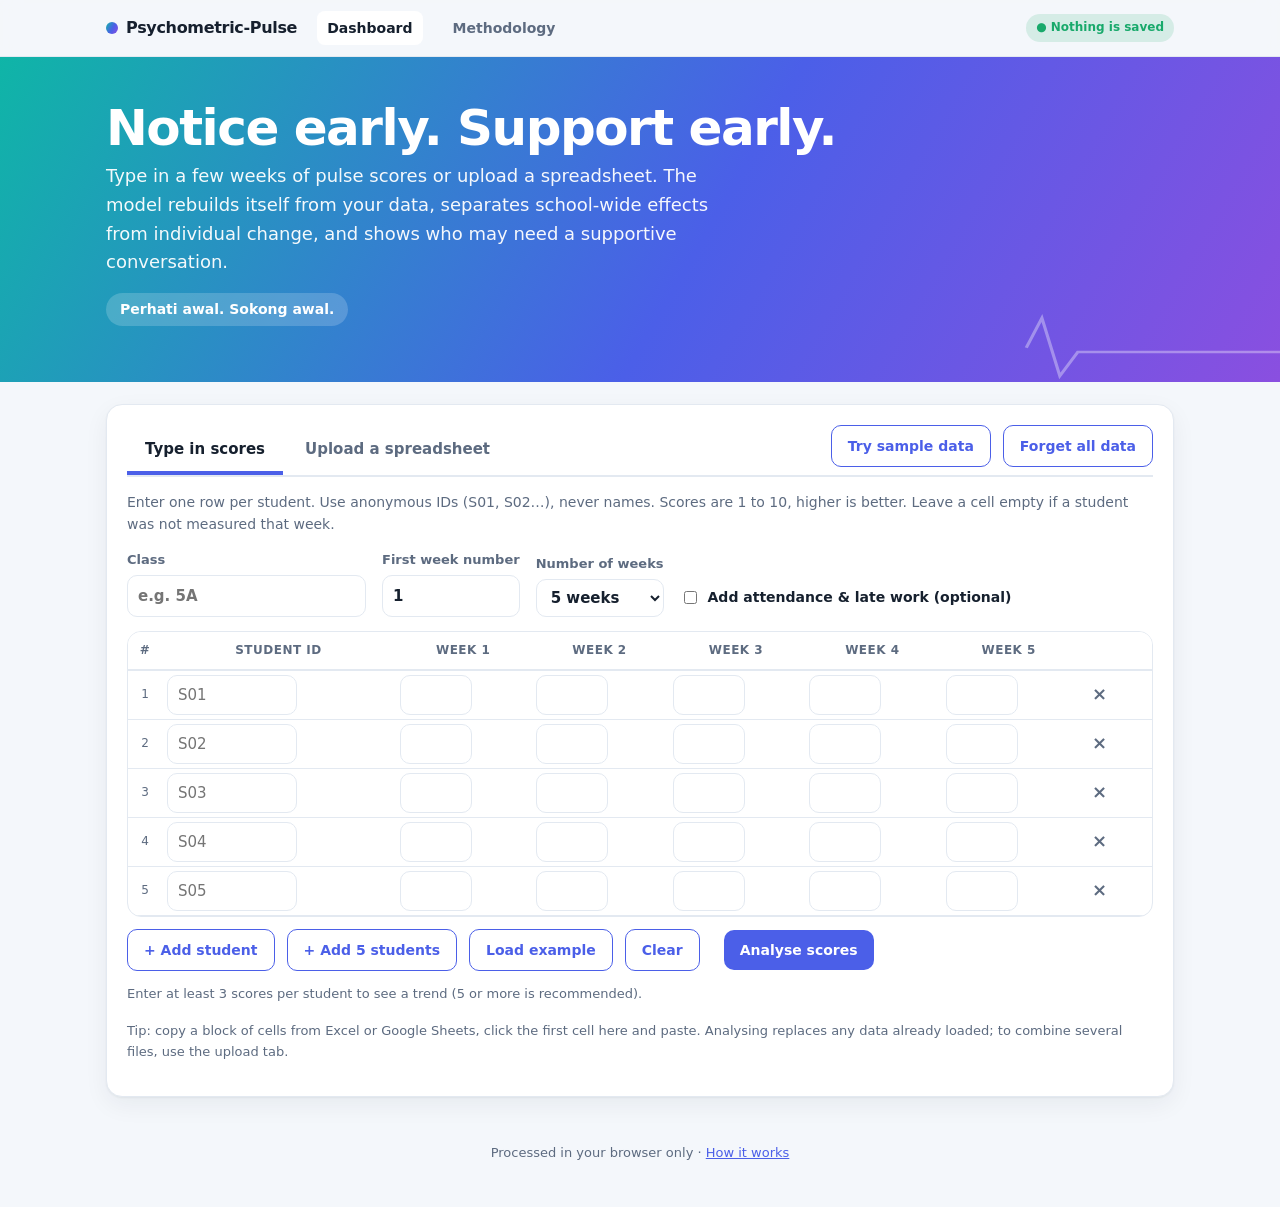
==== commit 48ed1d69: "Entry form + downloadable Excel/CSV templates with in-browser .xlsx reading Co-Authored-By: Claude S" ====
--- a/web/index.html
+++ b/web/index.html
@@ -16,30 +16,67 @@
 
 <header class="hero"><div class="wrap">
   <h1>Notice early. Support early.</h1>
-  <p>Upload a week of pulse checks. The model rebuilds itself from your data, separates school-wide effects from individual change, and shows who may need a supportive conversation.</p>
+  <p>Type in a few weeks of pulse scores or upload a spreadsheet. The model rebuilds itself from your data, separates school-wide effects from individual change, and shows who may need a supportive conversation.</p>
   <span class="tag">Perhati awal. Sokong awal.</span>
 </div></header>
 
 <main class="wrap" style="padding-top:22px">
-<div class="card">
-  <div class="drop" id="drop">
-    <b>Drop your school CSV here</b>
-    <p class="note" style="margin:4px 0 12px">Add more files (e.g. next weeks) and the model rebuilds with all of them. Everything stays in this tab's memory.</p>
-    <div class="row" style="justify-content:center">
-      <label class="btn" for="file" tabindex="0">Choose CSV file(s)</label>
-      <input type="file" id="file" accept=".csv" multiple hidden>
-      <button class="alt" id="sample">Try sample data</button>
-      <button class="alt" id="forget" hidden>Forget all data</button>
+<div class="card" id="start">
+  <div class="row tabbar">
+    <div role="tablist" aria-label="How to add data" class="tabs">
+      <button role="tab" id="tab1" aria-selected="true" aria-controls="p1">Type in scores</button>
+      <button role="tab" id="tab2" aria-selected="false" aria-controls="p2" tabindex="-1">Upload a spreadsheet</button>
+    </div>
+    <span class="sp"></span>
+    <button class="alt" id="sample">Try sample data</button>
+    <button class="alt" id="forget" hidden>Forget all data</button>
+  </div>
+
+  <!-- Tab 1: form -->
+  <div id="p1" role="tabpanel" aria-labelledby="tab1">
+    <p class="sub">Enter one row per student. Use anonymous IDs (S01, S02&hellip;), never names. Scores are 1 to 10, higher is better. Leave a cell empty if a student was not measured that week.</p>
+    <div class="formrow">
+      <label>Class <input id="f_class" placeholder="e.g. 5A" maxlength="20" autocomplete="off"></label>
+      <label>First week number <input id="f_start" type="number" min="1" max="60" value="1"></label>
+      <label>Number of weeks <select id="f_weeks"></select></label>
+      <label class="chk"><input type="checkbox" id="f_extra"> Add attendance &amp; late work (optional)</label>
+    </div>
+    <div class="tbl gridwrap"><table id="grid"><thead id="ghead"></thead><tbody id="gbody"></tbody></table></div>
+    <div class="row" style="margin-top:12px">
+      <button class="alt" id="g_add">+ Add student</button>
+      <button class="alt" id="g_add5">+ Add 5 students</button>
+      <button class="alt" id="g_example">Load example</button>
+      <button class="alt" id="g_clear">Clear</button>
+      <span class="sp"></span>
+      <button id="g_go">Analyse scores</button>
+    </div>
+    <p id="fhint" class="note" role="status"></p>
+    <p id="fmsg" class="err" role="alert"></p>
+    <p class="note">Tip: copy a block of cells from Excel or Google Sheets, click the first cell here and paste. Analysing replaces any data already loaded; to combine several files, use the upload tab.</p>
+  </div>
+
+  <!-- Tab 2: templates + upload -->
+  <div id="p2" role="tabpanel" aria-labelledby="tab2" hidden>
+    <div class="grid g3">
+      <div class="step3"><span class="n">1</span><h3>Download a template</h3>
+        <p class="sub">Excel is easiest. It has a Read me, a Scores sheet with input checks, optional Attendance and Late work sheets, and a worked example.</p>
+        <div class="stack">
+          <a class="btn" href="templates/psychometric-pulse-template.xlsx" download>Excel template (.xlsx)</a>
+          <a class="btn alt" href="templates/psychometric-pulse-template.csv" download>CSV template (.csv)</a>
+        </div></div>
+      <div class="step3"><span class="n">2</span><h3>Fill it in</h3>
+        <p class="sub">One row per student: anonymous ID, class, then a score under each Week column. Empty = not measured. Start at another week by renaming the headings (Week 5, Week 6&hellip;).</p>
+        <p class="note">Need weekly attendance, events or follow-up? Use the <a href="templates/psychometric-pulse-advanced.xlsx" download>advanced .xlsx</a> or <a href="templates/psychometric-pulse-advanced.csv" download>.csv</a> (one row per student per week).</p></div>
+      <div class="step3"><span class="n">3</span><h3>Upload it back</h3>
+        <div class="drop" id="drop">
+          <b>Drop your .xlsx or .csv here</b>
+          <p class="note" style="margin:4px 0 12px">Several files at once is fine. Everything stays in this tab's memory.</p>
+          <label class="btn" for="file" tabindex="0">Choose file(s)</label>
+          <input type="file" id="file" accept=".xlsx,.csv" multiple hidden>
+        </div></div>
     </div>
   </div>
   <p id="msg" class="note" role="status"></p>
-</div>
-
-<div class="card">
-  <h2>No spreadsheet? Type in a few scores</h2>
-  <p class="sub">One student per line: an anonymous ID, then scores for week 1, 2, 3&hellip; (1-10). Three scores per student is the minimum; five or more is recommended. Attendance and late work are optional.</p>
-  <textarea id="quick" rows="6" spellcheck="false" aria-label="Quick score entry" placeholder="class: 5A&#10;start: 1&#10;S01, 7.5, 7.2, 6.8, 6.1, 5.4&#10;S02, 7.0, 7.1, 7.0, 7.3, 7.1&#10;S03, 6.8, 6.9, 6.6, 6.8, 6.7"></textarea>
-  <div class="row" style="margin-top:8px"><button id="quickgo">Analyse these scores</button><span class="note">Optional lines: <code>class: 5A</code> and <code>start: 3</code> (first week number).</span></div>
 </div>
 
 <div id="out" hidden>
@@ -89,6 +126,8 @@
 
 <script src="ecg.js"></script>
 <script src="detect.js"></script>
+<script src="xlsx.js"></script>
 <script src="dashboard.js"></script>
+<script src="form.js"></script>
 </body>
 </html>
--- a/web/style.css
+++ b/web/style.css
@@ -75,3 +75,29 @@
 .steps{display:flex;gap:6px;margin:10px 0}
 .steps i{flex:1;height:8px;border-radius:99px;background:var(--line)}
 .steps i.on{background:var(--grad)}
+
+/* tabs, entry form, templates */
+.tabbar{align-items:flex-end;border-bottom:2px solid var(--line);padding-bottom:0;margin-bottom:14px}
+.tabbar .sp{flex:1}.tabs{display:flex;gap:4px}
+.tabs button{background:transparent;color:var(--mute);border-radius:12px 12px 0 0;border:0;border-bottom:4px solid transparent;padding:10px 18px;font-size:15px}
+.tabs button:hover{transform:none;box-shadow:none;color:var(--ink)}
+.tabs button[aria-selected=true]{color:var(--ink);border-bottom-color:var(--accent)}
+.tabbar button.alt{margin-bottom:8px}
+.formrow{display:flex;gap:16px;flex-wrap:wrap;align-items:flex-end;margin:6px 0 14px}
+.formrow label{display:flex;flex-direction:column;gap:4px;font-size:13px;color:var(--mute)}
+.formrow label.chk{flex-direction:row;align-items:center;gap:8px;font-size:14px;color:var(--ink);padding-bottom:8px}
+input[type=text],input[type=number],input:not([type]),select{font:inherit;font-size:15px;color:var(--ink);background:var(--card);border:1.5px solid var(--line);border-radius:10px;padding:8px 10px}
+.gridwrap{border:1.5px solid var(--line);border-radius:14px;max-height:430px;overflow:auto}
+#grid{border-collapse:separate;border-spacing:0}
+#grid th{position:sticky;top:0;background:var(--card);z-index:1;text-align:center;font-size:12px;border-bottom:2px solid var(--line)}
+#grid td{padding:4px 5px;border-bottom:1px solid var(--line)}
+#grid td.n{color:var(--mute);font-size:12px;text-align:center;width:34px}
+#grid input{width:72px;text-align:center;padding:7px 4px}
+#grid input.id{width:130px;text-align:left;padding-left:10px}
+#grid input.bad{border-color:var(--red);background:color-mix(in srgb,var(--red) 10%,var(--card))}
+#grid button.x{background:transparent;color:var(--mute);padding:4px 10px;font-size:18px;border-radius:8px}
+#grid button.x:hover{color:var(--red);box-shadow:none;transform:none}
+.step3{position:relative;padding:4px 4px 4px 0}
+.step3 .n{display:inline-grid;place-items:center;width:30px;height:30px;border-radius:10px;background:var(--grad);color:#fff;font-weight:800;margin-bottom:6px}
+.stack{display:flex;flex-direction:column;gap:8px;align-items:flex-start}
+.btn.alt{background:transparent;color:var(--accent);border:1.5px solid var(--accent)}
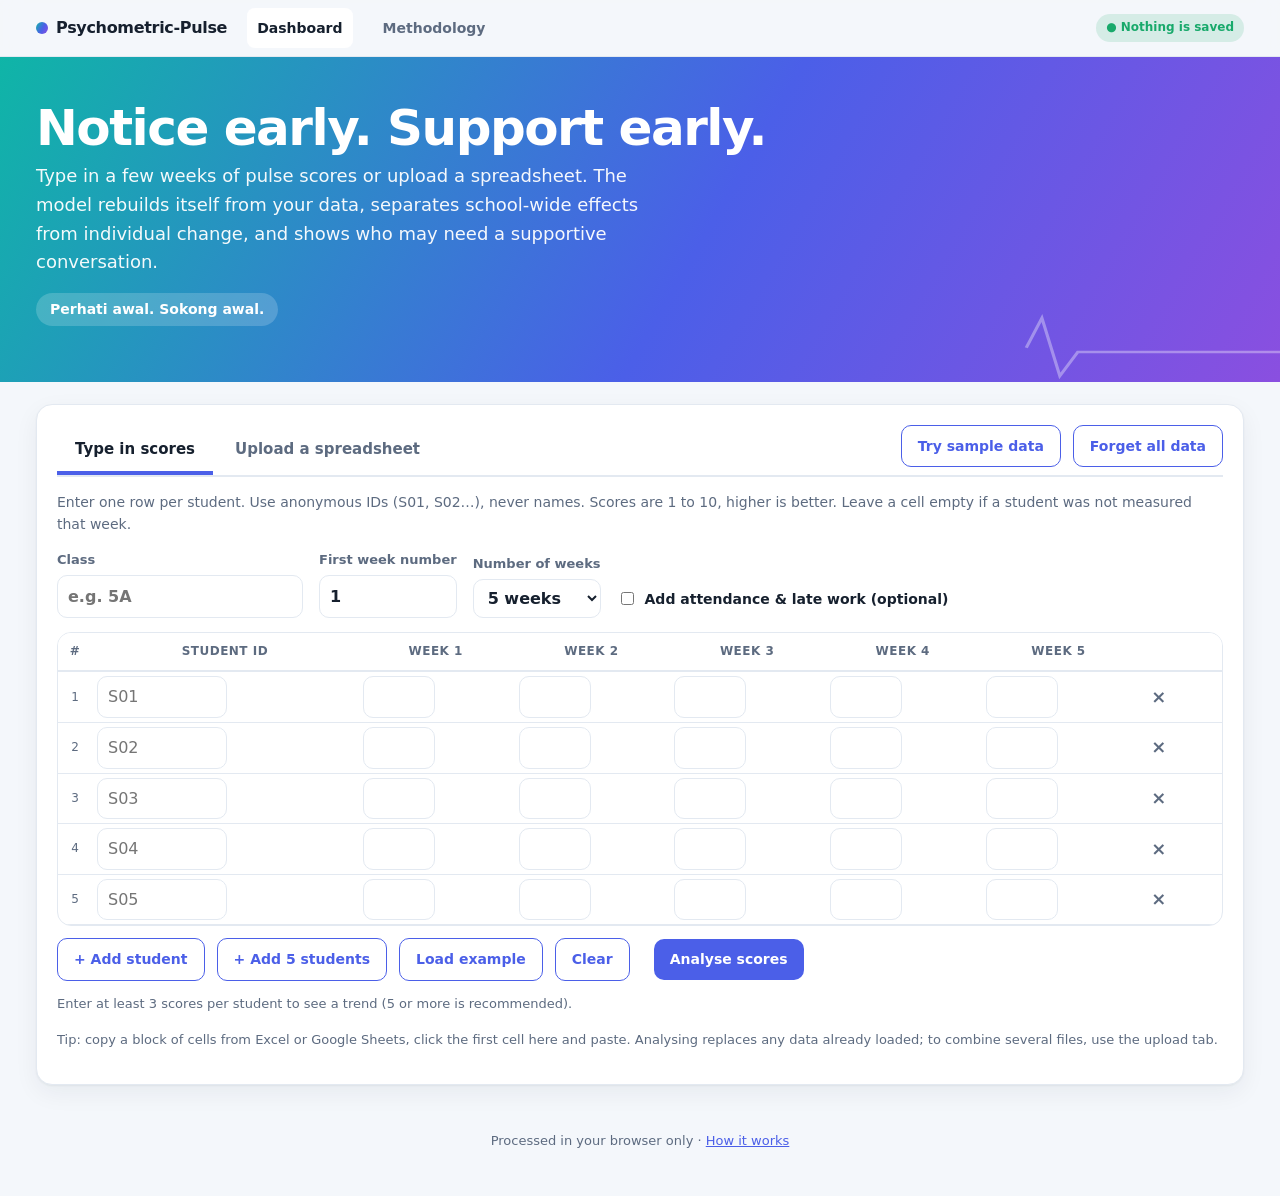
==== commit 0e3391aa: "Responsive layout for phones, tablets and wide screens + layout regression test Co-Authored-By: Clau" ====
--- a/web/index.html
+++ b/web/index.html
@@ -2,7 +2,8 @@
 <html lang="en">
 <head>
 <meta charset="utf-8">
-<meta name="viewport" content="width=device-width,initial-scale=1">
+<meta name="viewport" content="width=device-width,initial-scale=1,viewport-fit=cover">
+<meta name="theme-color" content="#4b5fe8">
 <title>Psychometric-Pulse Dashboard</title>
 <link rel="stylesheet" href="style.css">
 </head>
@@ -16,7 +17,7 @@
 
 <header class="hero"><div class="wrap">
   <h1>Notice early. Support early.</h1>
-  <p>Type in a few weeks of pulse scores or upload a spreadsheet. The model rebuilds itself from your data, separates school-wide effects from individual change, and shows who may need a supportive conversation.</p>
+  <p class="hero-long">Type in a few weeks of pulse scores or upload a spreadsheet. The model rebuilds itself from your data, separates school-wide effects from individual change, and shows who may need a supportive conversation.</p>
   <span class="tag">Perhati awal. Sokong awal.</span>
 </div></header>
 
@@ -42,7 +43,7 @@
       <label class="chk"><input type="checkbox" id="f_extra"> Add attendance &amp; late work (optional)</label>
     </div>
     <div class="tbl gridwrap"><table id="grid"><thead id="ghead"></thead><tbody id="gbody"></tbody></table></div>
-    <div class="row" style="margin-top:12px">
+    <div class="row actions" style="margin-top:12px">
       <button class="alt" id="g_add">+ Add student</button>
       <button class="alt" id="g_add5">+ Add 5 students</button>
       <button class="alt" id="g_example">Load example</button>
@@ -69,7 +70,7 @@
         <p class="note">Need weekly attendance, events or follow-up? Use the <a href="templates/psychometric-pulse-advanced.xlsx" download>advanced .xlsx</a> or <a href="templates/psychometric-pulse-advanced.csv" download>.csv</a> (one row per student per week).</p></div>
       <div class="step3"><span class="n">3</span><h3>Upload it back</h3>
         <div class="drop" id="drop">
-          <b>Drop your .xlsx or .csv here</b>
+          <b>Choose or drop your .xlsx or .csv file</b>
           <p class="note" style="margin:4px 0 12px">Several files at once is fine. Everything stays in this tab's memory.</p>
           <label class="btn" for="file" tabindex="0">Choose file(s)</label>
           <input type="file" id="file" accept=".xlsx,.csv" multiple hidden>
@@ -110,8 +111,8 @@
       <label>Show <select id="flt"><option value="2">Orange + Red</option><option value="1">Yellow and above</option><option value="0">Everyone</option></select></label>
       <label>Class <select id="cls"><option value="">All</option></select></label>
     </div>
-    <div class="tbl"><table><thead><tr><th>Student</th><th>Class</th><th>Level</th><th>Latest</th><th>Adjusted</th><th>Why</th><th>Outlook</th><th>Follow-up</th></tr></thead><tbody id="rows"></tbody></table></div>
-    <p class="note">Alerts prompt a private, supportive conversation. They are not a diagnosis and must never be used to label a student. Click a row for the student's history.</p>
+    <div class="tbl"><table class="stack students"><thead><tr><th>Student</th><th>Class</th><th>Level</th><th>Latest</th><th>Adjusted</th><th>Why</th><th>Outlook</th><th>Follow-up</th></tr></thead><tbody id="rows"></tbody></table></div>
+    <p class="note">Alerts prompt a private, supportive conversation. They are not a diagnosis and must never be used to label a student. Click or tap a student for their history and forecast.</p>
   </div>
 
   <div class="card fade" id="detail" hidden>
--- a/web/style.css
+++ b/web/style.css
@@ -16,7 +16,7 @@
 nav .wrap{display:flex;align-items:center;gap:20px;height:56px}
 nav .brand{font-weight:800;letter-spacing:-.02em;text-decoration:none;color:var(--ink);display:flex;align-items:center;gap:8px}
 nav .brand i{width:12px;height:12px;border-radius:50%;background:var(--grad);animation:beat 1.6s infinite}
-nav a.l{color:var(--mute);text-decoration:none;font-weight:600;font-size:14px;padding:6px 10px;border-radius:8px}
+nav a.l{min-height:40px;display:inline-flex;align-items:center;color:var(--mute);text-decoration:none;font-weight:600;font-size:14px;padding:6px 10px;border-radius:8px}
 nav a.l:hover,nav a.l.on{color:var(--ink);background:var(--card)}
 nav .sp{flex:1}
 .hero{background:var(--grad);color:#fff;position:relative;overflow:hidden}
@@ -86,7 +86,7 @@
 .formrow{display:flex;gap:16px;flex-wrap:wrap;align-items:flex-end;margin:6px 0 14px}
 .formrow label{display:flex;flex-direction:column;gap:4px;font-size:13px;color:var(--mute)}
 .formrow label.chk{flex-direction:row;align-items:center;gap:8px;font-size:14px;color:var(--ink);padding-bottom:8px}
-input[type=text],input[type=number],input:not([type]),select{font:inherit;font-size:15px;color:var(--ink);background:var(--card);border:1.5px solid var(--line);border-radius:10px;padding:8px 10px}
+input[type=text],input[type=number],input:not([type]),select{font:inherit;font-size:16px;color:var(--ink);background:var(--card);border:1.5px solid var(--line);border-radius:10px;padding:8px 10px}
 .gridwrap{border:1.5px solid var(--line);border-radius:14px;max-height:430px;overflow:auto}
 #grid{border-collapse:separate;border-spacing:0}
 #grid th{position:sticky;top:0;background:var(--card);z-index:1;text-align:center;font-size:12px;border-bottom:2px solid var(--line)}
@@ -101,3 +101,106 @@
 .step3 .n{display:inline-grid;place-items:center;width:30px;height:30px;border-radius:10px;background:var(--grad);color:#fff;font-weight:800;margin-bottom:6px}
 .stack{display:flex;flex-direction:column;gap:8px;align-items:flex-start}
 .btn.alt{background:transparent;color:var(--accent);border:1.5px solid var(--accent)}
+
+/* ====================== responsive ====================== */
+html{-webkit-text-size-adjust:100%;text-size-adjust:100%}
+.wrap{padding-left:max(16px,env(safe-area-inset-left));padding-right:max(16px,env(safe-area-inset-right))}
+@media (min-width:1280px){.wrap{max-width:1240px}}
+.g2{grid-template-columns:repeat(auto-fit,minmax(min(100%,320px),1fr))}
+.g3{grid-template-columns:repeat(auto-fit,minmax(min(100%,240px),1fr))}
+.tiles{grid-template-columns:repeat(auto-fit,minmax(min(100%,128px),1fr))}
+.tbl{-webkit-overflow-scrolling:touch}
+.formula{white-space:pre-wrap;overflow-wrap:anywhere}
+/* sliders: big enough to grab on a phone */
+input[type=range]{-webkit-appearance:none;appearance:none;height:36px;background:transparent;cursor:pointer;margin:2px 0}
+input[type=range]::-webkit-slider-runnable-track{height:8px;border-radius:99px;background:linear-gradient(90deg,var(--teal),var(--accent))}
+input[type=range]::-webkit-slider-thumb{-webkit-appearance:none;width:28px;height:28px;border-radius:50%;background:#fff;border:3px solid var(--accent);margin-top:-10px;box-shadow:0 2px 6px rgba(22,32,46,.3)}
+input[type=range]::-moz-range-track{height:8px;border-radius:99px;background:linear-gradient(90deg,var(--teal),var(--accent))}
+input[type=range]::-moz-range-thumb{width:22px;height:22px;border-radius:50%;background:#fff;border:3px solid var(--accent)}
+/* entry grid: student ID stays visible while scrolling across weeks */
+#grid th.idc,#grid td.idc{position:sticky;left:0;z-index:2;background:var(--card)}
+#grid th.idc{z-index:3}
+/* touch devices: 44px targets */
+@media (pointer:coarse){
+  button,.btn{min-height:44px}
+  nav a.l{min-height:44px;display:inline-flex;align-items:center}
+  #grid button.x{min-width:44px;min-height:44px}
+  #grid input{min-height:42px}
+  input[type=checkbox]{width:22px;height:22px}
+  .formrow label.chk{min-height:44px}
+}
+/* phones and small tablets */
+@media (max-width:640px){
+  body{font-size:15px}
+  nav{position:static}
+  nav .wrap{height:auto;flex-wrap:wrap;gap:6px 8px;padding-top:8px;padding-bottom:8px}
+  nav .brand{order:1;font-size:17px;white-space:nowrap}
+  nav .sp{display:none}
+  nav .pill{order:2;margin-left:auto;font-size:11px;padding:3px 9px;white-space:nowrap}
+  nav a.l{order:3;flex:1 1 40%;justify-content:center;text-align:center;min-height:44px;display:inline-flex;align-items:center;background:color-mix(in srgb,var(--card) 60%,transparent);border:1px solid var(--line)}
+  nav a.l.on{background:var(--card);box-shadow:var(--shadow)}
+  .hero .wrap{padding:24px 16px 42px}
+  .hero h1{font-size:clamp(27px,8.5vw,38px)}
+  .hero p{font-size:15.5px}
+  .hero .tag{font-size:13px;margin-top:12px}
+  .hero p.hero-long{display:none}
+  .hero .wrap{padding-bottom:36px}
+  .card{padding:16px;border-radius:14px;margin-bottom:14px}
+  .card h2{font-size:18px}
+  h2.big{font-size:22px;margin-top:26px}
+  .tile b{font-size:26px}
+  /* tabs on their own full-width row, helper buttons below */
+  .tabbar{flex-wrap:wrap;gap:8px;border-bottom:0;padding-bottom:0;align-items:stretch}
+  .tabbar .sp{display:none}
+  .tabs{flex:1 1 100%;border-bottom:2px solid var(--line)}
+  .tabs button{flex:1;white-space:nowrap;padding:12px 8px;font-size:14.5px;text-align:center}
+  .tabbar button.alt{flex:1 1 calc(50% - 4px);margin-bottom:0}
+  .formrow{gap:12px}
+  .formrow label{flex:1 1 calc(50% - 6px)}
+  .formrow label:first-child{flex:1 1 100%}
+  .formrow label.chk{flex:1 1 100%}
+  .formrow input:not([type=checkbox]),.formrow select{width:100%}
+  /* grid: compact cells, no row-number column */
+  #grid td.n,#grid thead th:first-child{display:none}
+  #grid th{white-space:nowrap;letter-spacing:0;padding:8px 2px;font-size:11px}
+  #grid input{width:58px;padding:7px 2px}
+  #grid input.id{width:96px}
+  #grid td{padding:4px 3px}
+  .actions .sp{display:none}
+  .actions button{flex:1 1 calc(50% - 6px)}
+  .actions #g_go{flex:1 1 100%;min-height:48px;font-size:16px}
+  .step3 .stack .btn{width:100%;text-align:center}
+  .stack{align-items:stretch}
+  .drop{padding:18px 14px}
+  /* tables become cards */
+  table.stack thead{position:absolute;left:-9999px;width:1px;height:1px;overflow:hidden}
+  table.stack,table.stack tbody,table.stack tr,table.stack td{display:block;width:100%}
+  table.stack tr{border:1.5px solid var(--line);border-radius:14px;padding:6px 14px;margin:10px 0;background:var(--card)}
+  table.stack td{display:flex;justify-content:space-between;align-items:flex-start;gap:14px;border:0;padding:6px 0;text-align:right}
+  table.stack td::before{content:attr(data-label);flex:none;font-size:11px;font-weight:700;color:var(--mute);text-transform:uppercase;letter-spacing:.04em;text-align:left;padding-top:3px}
+  table.stack td:first-child{font-size:16px}
+  /* compact student cards: name + level on top, three figures in a row */
+  table.students tr{display:grid;grid-template-columns:repeat(6,1fr);gap:6px 8px;padding:12px 14px}
+  table.students td{display:block;text-align:left;padding:0;width:auto}
+  table.students td::before{display:block;margin-bottom:2px;padding:0}
+  table.students td[data-label=Student]{grid-area:1/1/2/4;font-size:18px}
+  table.students td[data-label=Level]{grid-area:1/4/2/7;text-align:right}
+  table.students td[data-label=Student]::before,table.students td[data-label=Level]::before{display:none}
+  table.students td[data-label=Class]{grid-area:2/1/3/3}
+  table.students td[data-label=Latest]{grid-area:2/3/3/5}
+  table.students td[data-label=Adjusted]{grid-area:2/5/3/7}
+  table.students td[data-label=Why]{grid-area:3/1/4/7}
+  table.students td[data-label=Outlook]{grid-area:4/1/5/4}
+  table.students td[data-label=Follow-up]{grid-area:4/4/5/7;text-align:right}
+  #mTable td,#mTable th{padding:8px 3px;font-size:13px}
+  .note,.sub{font-size:13.5px}
+  footer{padding:20px 0 32px}
+}
+@media (max-width:380px){
+  .tabs button{font-size:13.5px}
+  .tile{padding:10px 12px}
+}
+@media (orientation:landscape) and (max-height:480px){
+  nav{position:static}
+  .hero .wrap{padding:18px 16px 34px}
+}
